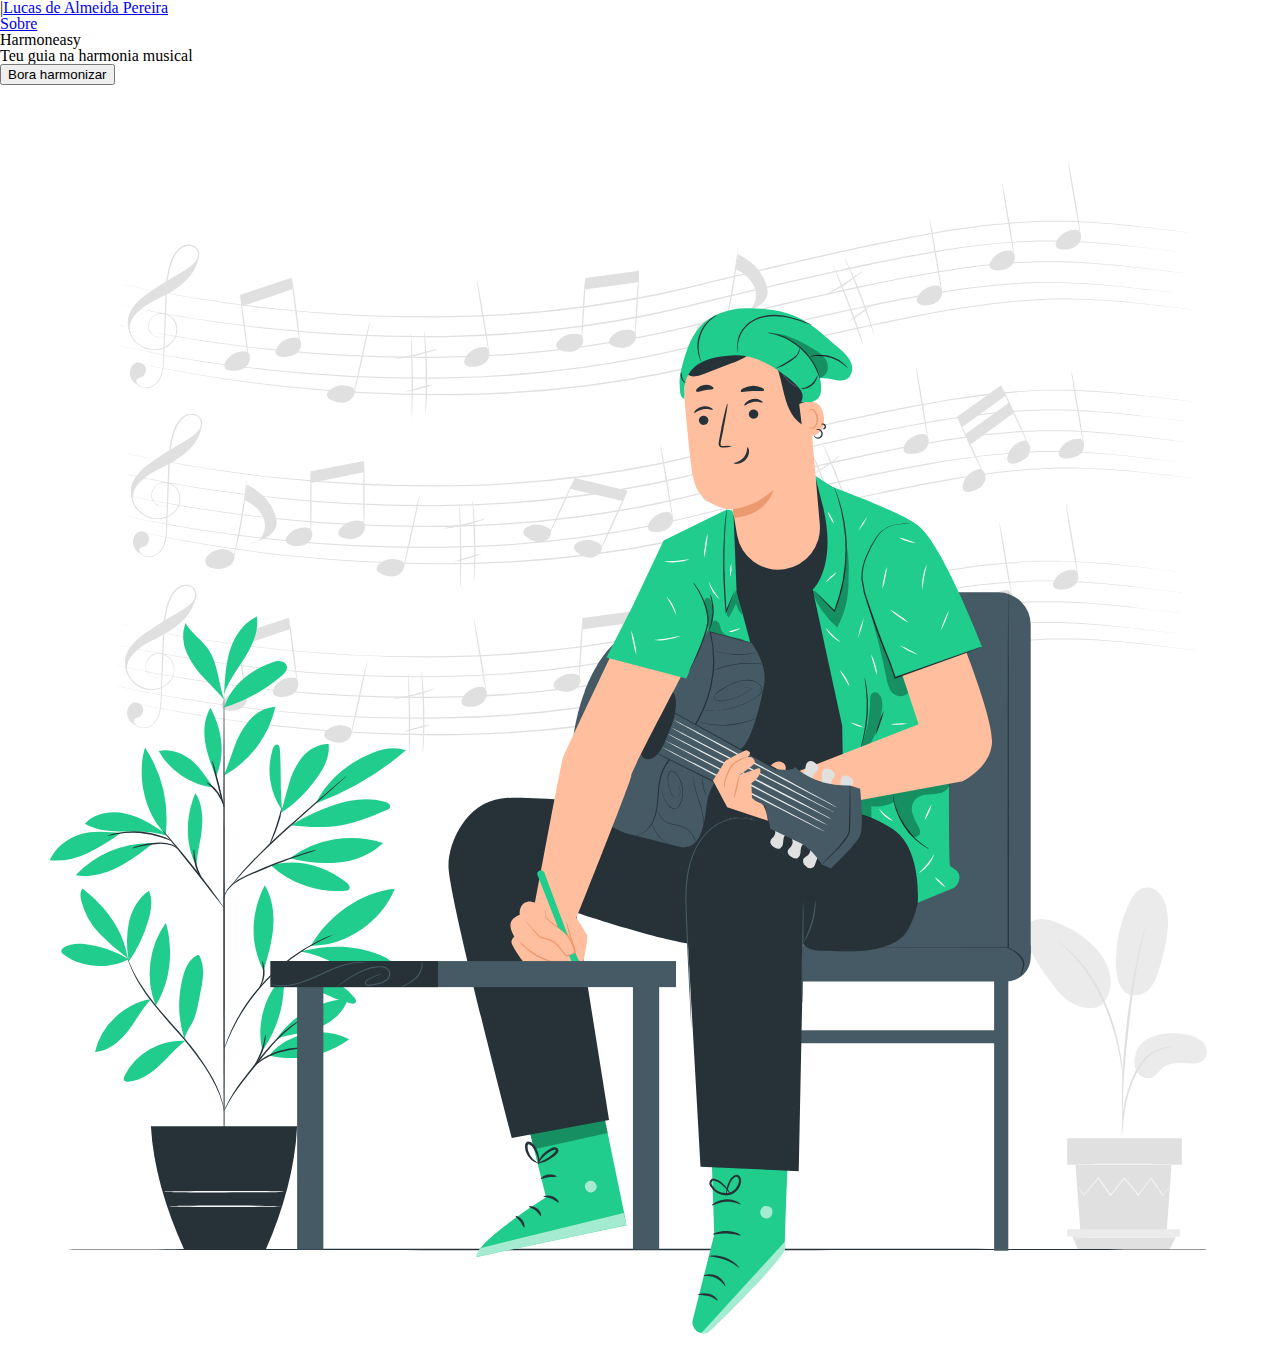
==== index.html @ 8c80af28 "@Luap95 Criação da pagina Home" ====
<!DOCTYPE html>
<html lang="pt-br">
<head>
    <meta charset="UTF-8">
    <meta http-equiv="X-UA-Compatible" content="IE=edge">
    <meta name="viewport" content="width=device-width, initial-scale=1.0">
    <title>Harmoneasy</title>
    <link rel="stylesheet" href="reset.css">
    <link rel="stylesheet" href="style.css">
</head>
<body>
    <header>
        <div class="cabecalho">
           <nav class="menu">
                <h2><stron>&#124;</stron><a href="sobre-mim.html">Lucas de Almeida Pereira</a></h2>
                <h2><a href="sobre-harmoneasy.html">Sobre</a></h2>
           </nav>
        </div>
    </header>
    <main>
        <div class="apresentacao">
            <h1>Harmoneasy</h1>
            <h3>Teu guia na harmonia musical</h3>
            <button>Bora harmonizar</button>
        </div>
        <div class="imagem-apresentacao">
            <img src="apresentacao.svg">
        </div>
    </main>
</body>
</html>
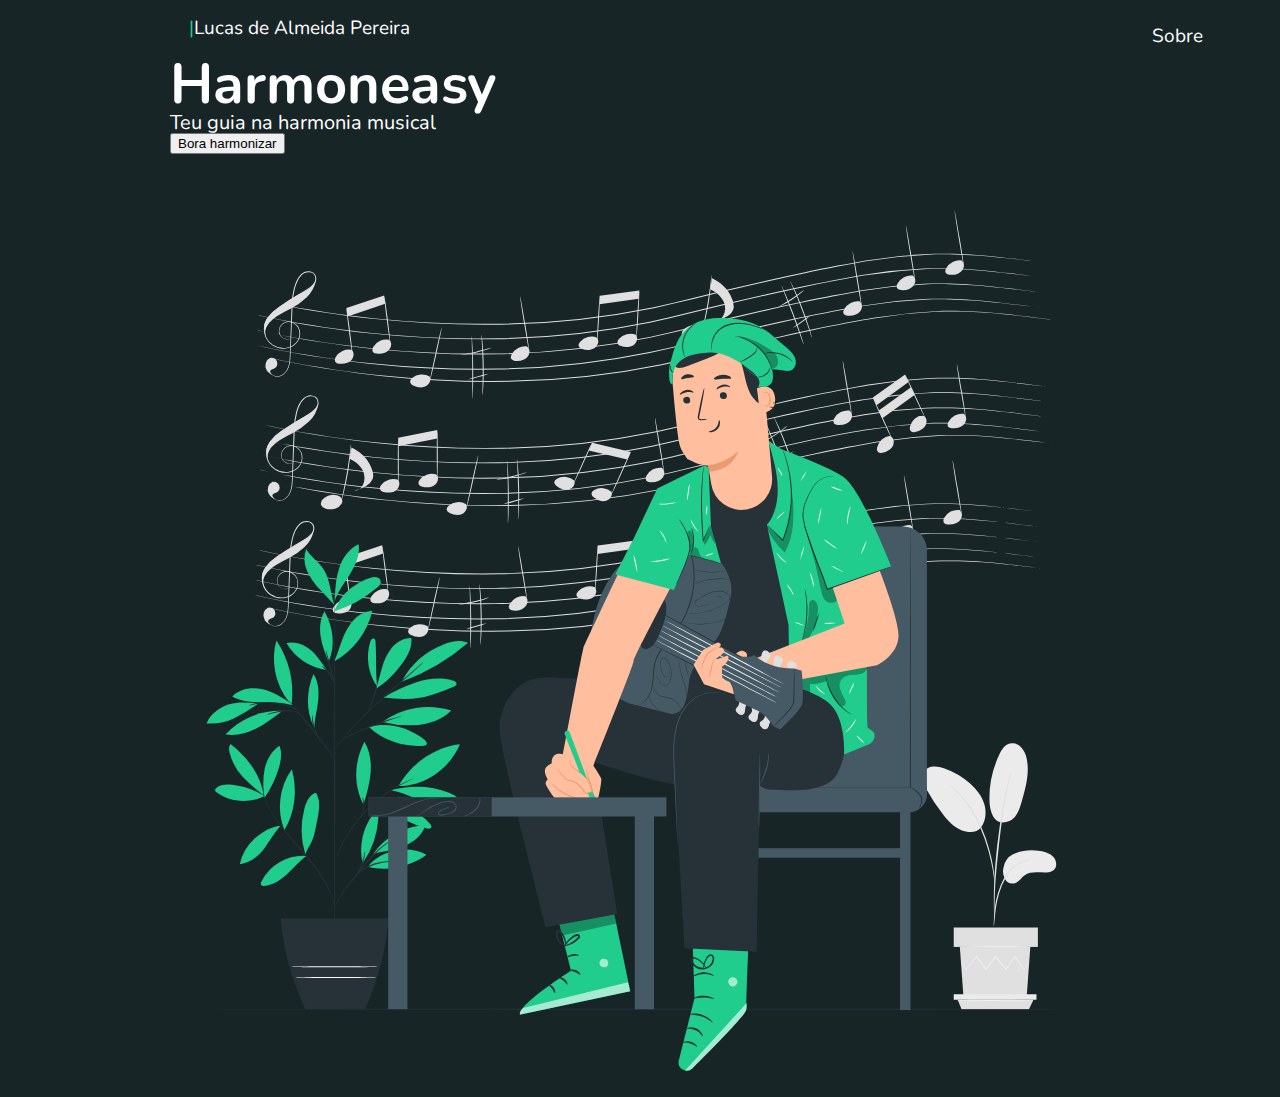
==== commit d83ec405: "@Luap95 Estilização do menu de navegação da pagina Home" ====
--- a/index.html
+++ b/index.html
@@ -7,13 +7,17 @@
     <title>Harmoneasy</title>
     <link rel="stylesheet" href="reset.css">
     <link rel="stylesheet" href="style.css">
+    <link rel="preconnect" href="https://fonts.googleapis.com">
+    <link rel="preconnect" href="https://fonts.gstatic.com" crossorigin>
+    <link href="https://fonts.googleapis.com/css2?family=Nunito:wght@400;800&display=swap" rel="stylesheet">
+
 </head>
 <body>
     <header>
         <div class="cabecalho">
            <nav class="menu">
-                <h2><stron>&#124;</stron><a href="sobre-mim.html">Lucas de Almeida Pereira</a></h2>
-                <h2><a href="sobre-harmoneasy.html">Sobre</a></h2>
+                <h2 class="sobre-mim"><strong>&#124;</strong><a href="sobre-mim.html">Lucas de Almeida Pereira</a></h2>
+                <h2 class="sobre-harmoneasy"><a href="sobre-harmoneasy.html">Sobre</a></h2>
            </nav>
         </div>
     </header>
@@ -21,7 +25,7 @@
         <div class="apresentacao">
             <h1>Harmoneasy</h1>
             <h3>Teu guia na harmonia musical</h3>
-            <button>Bora harmonizar</button>
+            <button class="btn-inicio">Bora harmonizar</button>
         </div>
         <div class="imagem-apresentacao">
             <img src="apresentacao.svg">
--- a/style.css
+++ b/style.css
@@ -0,0 +1,43 @@
+body {
+    background: #182527;
+    font-family: 'Nunito', sans-serif;
+    width: 940px;
+    margin: 0 auto;
+}
+
+h1 {
+    font-size: 56px;
+    color: #FFFFFF;
+    font-weight: bold;
+}
+h2 {
+    font-size: 19px;
+    color: #FFFFFF;
+}
+h2 a {
+    text-decoration: none;
+    color: #FFFFFF;
+}
+h3 {
+    font-size: 20px;
+    color: #FFFFFF;
+}
+strong {
+    color: #20CD8D;
+    margin: 0 0 0 0;
+}
+.menu {
+    margin: 2%;
+}
+.sobre-mim {
+    display: inline;
+}
+.sobre-harmoneasy {
+    display: block;
+    position: absolute;
+    top: 3%;
+    left: 90%;
+}
+.btn-inicio {
+
+}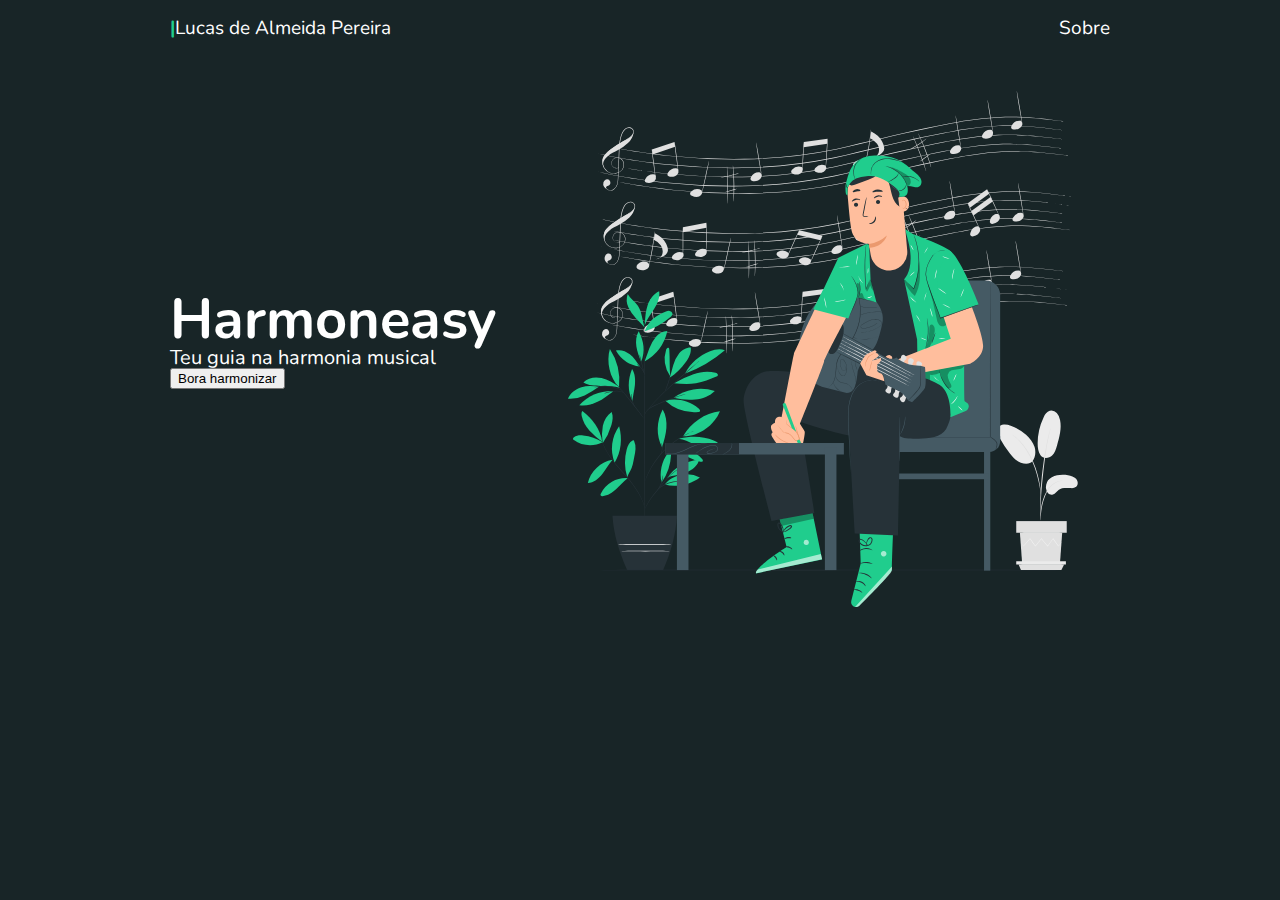
==== commit 87e3af9e: "@Luap95 aplicação de flex box no menu e na apresentação" ====
--- a/index.html
+++ b/index.html
@@ -21,7 +21,7 @@
            </nav>
         </div>
     </header>
-    <main>
+    <main class="container">
         <div class="apresentacao">
             <h1>Harmoneasy</h1>
             <h3>Teu guia na harmonia musical</h3>
--- a/style.css
+++ b/style.css
@@ -24,20 +24,22 @@
 }
 strong {
     color: #20CD8D;
-    margin: 0 0 0 0;
+    font-weight: bold;
 }
 .menu {
-    margin: 2%;
+    display: flex;
+    justify-content: space-between;
+    padding: 2% 0;
 }
-.sobre-mim {
-    display: inline;
+.container {
+    display: flex;
+    justify-content: space-between;
 }
-.sobre-harmoneasy {
-    display: block;
-    position: absolute;
-    top: 3%;
-    left: 90%;
+
+.apresentacao {
+    margin: 2em 0;
+    align-self: center;
 }
-.btn-inicio {
-
-}+.imagem-apresentacao {
+    width: 60%;
+}
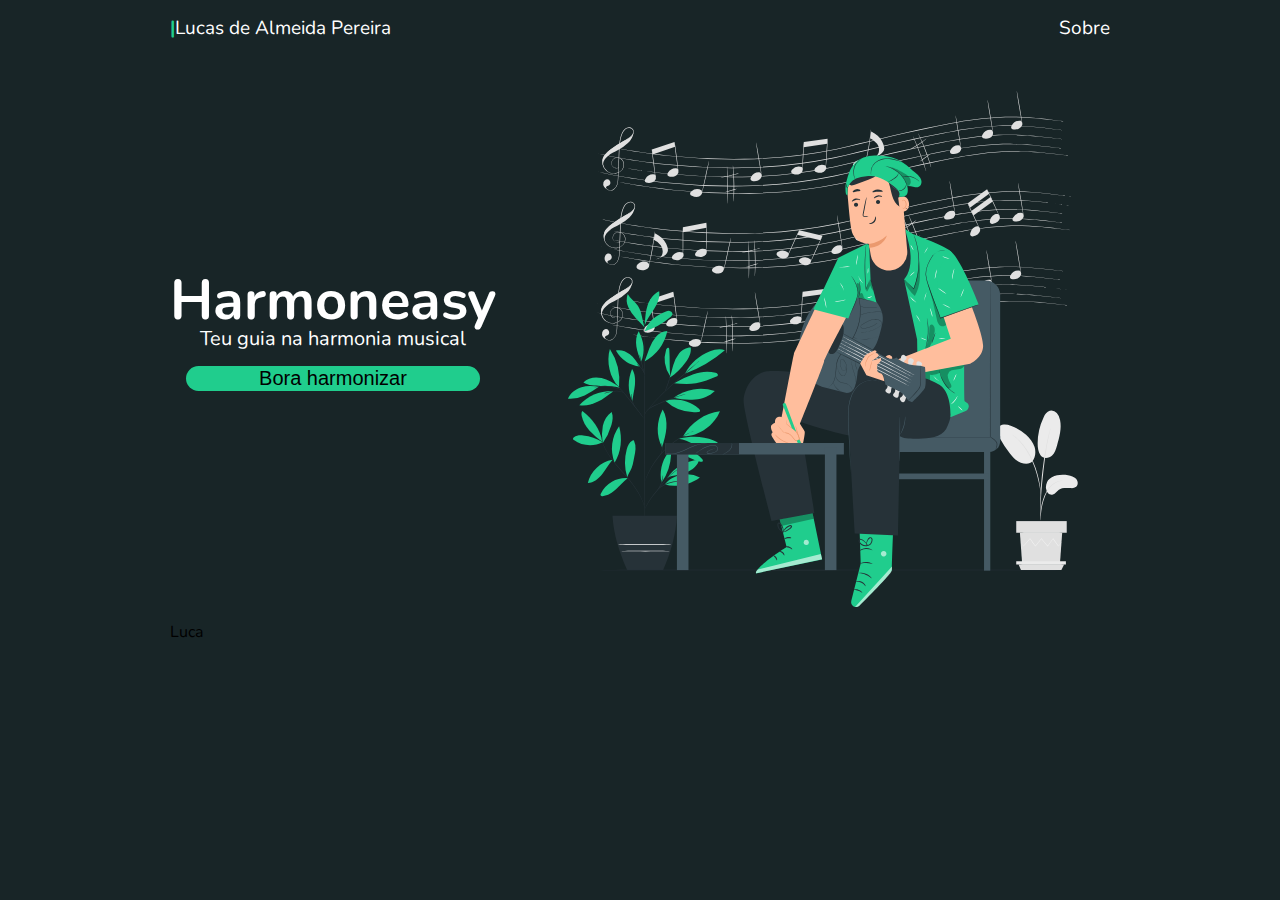
==== commit 734fbfa6: "@Luap95 Estilização do button da pagina de apresentação" ====
--- a/index.html
+++ b/index.html
@@ -1,35 +1,38 @@
-<!DOCTYPE html>
-<html lang="pt-br">
-<head>
-    <meta charset="UTF-8">
-    <meta http-equiv="X-UA-Compatible" content="IE=edge">
-    <meta name="viewport" content="width=device-width, initial-scale=1.0">
-    <title>Harmoneasy</title>
-    <link rel="stylesheet" href="reset.css">
-    <link rel="stylesheet" href="style.css">
-    <link rel="preconnect" href="https://fonts.googleapis.com">
-    <link rel="preconnect" href="https://fonts.gstatic.com" crossorigin>
-    <link href="https://fonts.googleapis.com/css2?family=Nunito:wght@400;800&display=swap" rel="stylesheet">
-
-</head>
-<body>
-    <header>
-        <div class="cabecalho">
-           <nav class="menu">
-                <h2 class="sobre-mim"><strong>&#124;</strong><a href="sobre-mim.html">Lucas de Almeida Pereira</a></h2>
-                <h2 class="sobre-harmoneasy"><a href="sobre-harmoneasy.html">Sobre</a></h2>
-           </nav>
-        </div>
-    </header>
-    <main class="container">
-        <div class="apresentacao">
-            <h1>Harmoneasy</h1>
-            <h3>Teu guia na harmonia musical</h3>
-            <button class="btn-inicio">Bora harmonizar</button>
-        </div>
-        <div class="imagem-apresentacao">
-            <img src="apresentacao.svg">
-        </div>
-    </main>
-</body>
+<!DOCTYPE html>
+<html lang="pt-br">
+<head>
+    <meta charset="UTF-8">
+    <meta http-equiv="X-UA-Compatible" content="IE=edge">
+    <meta name="viewport" content="width=device-width, initial-scale=1.0">
+    <title>Harmoneasy</title>
+    <link rel="stylesheet" href="reset.css">
+    <link rel="stylesheet" href="style.css">
+    <link rel="preconnect" href="https://fonts.googleapis.com">
+    <link rel="preconnect" href="https://fonts.gstatic.com" crossorigin>
+    <link href="https://fonts.googleapis.com/css2?family=Nunito:wght@400;800&display=swap" rel="stylesheet">
+
+</head>
+<body>
+    <header>
+        <div class="cabecalho">
+           <nav class="menu">
+                <h2 class="sobre-mim"><strong>&#124;</strong><a href="sobre-mim.html">Lucas de Almeida Pereira</a></h2>
+                <h2 class="sobre-harmoneasy"><a href="sobre-harmoneasy.html">Sobre</a></h2>
+           </nav>
+        </div>
+    </header>
+    <main class="container">
+        <div class="apresentacao">
+            <h1>Harmoneasy</h1>
+            <h3>Teu guia na harmonia musical</h3>
+            <button class="btn-inicio">Bora harmonizar</button>
+        </div>
+        <div class="imagem-apresentacao">
+            <img src="apresentacao.svg">
+        </div>
+    </main>
+    <footer>
+        <a>Luca</a>
+    </footer>
+</body>
 </html>--- a/style.css
+++ b/style.css
@@ -1,45 +1,56 @@
-body {
-    background: #182527;
-    font-family: 'Nunito', sans-serif;
-    width: 940px;
-    margin: 0 auto;
-}
-
-h1 {
-    font-size: 56px;
-    color: #FFFFFF;
-    font-weight: bold;
-}
-h2 {
-    font-size: 19px;
-    color: #FFFFFF;
-}
-h2 a {
-    text-decoration: none;
-    color: #FFFFFF;
-}
-h3 {
-    font-size: 20px;
-    color: #FFFFFF;
-}
-strong {
-    color: #20CD8D;
-    font-weight: bold;
-}
-.menu {
-    display: flex;
-    justify-content: space-between;
-    padding: 2% 0;
-}
-.container {
-    display: flex;
-    justify-content: space-between;
-}
-
-.apresentacao {
-    margin: 2em 0;
-    align-self: center;
-}
-.imagem-apresentacao {
-    width: 60%;
-}
+body {
+    background: #182527;
+    font-family: 'Nunito', sans-serif;
+    width: 940px;
+    margin: 0 auto;
+}
+
+h1 {
+    font-size: 56px;
+    color: #FFFFFF;
+    font-weight: bold;
+}
+h2 {
+    font-size: 19px;
+    color: #FFFFFF;
+}
+h2 a {
+    text-decoration: none;
+    color: #FFFFFF;
+}
+h3 {
+    font-size: 20px;
+    color: #FFFFFF;
+}
+strong {
+    color: #20CD8D;
+    font-weight: bold;
+}
+.menu {
+    display: flex;
+    justify-content: space-between;
+    padding: 2% 0;
+}
+.container {
+    display: flex;
+    justify-content: space-between;
+}
+
+.apresentacao {
+    display: flex;
+    flex-direction: column;
+    align-self: center;
+    text-align: center;
+}
+.btn-inicio {
+    background-color: #20CD8D;
+    border-style: none;
+    border-radius: 30px;
+    width: 90%;
+    align-self: center;
+    font-size: 20px;
+    margin: 5% 0;
+}
+.imagem-apresentacao {
+    width: 60%;
+}
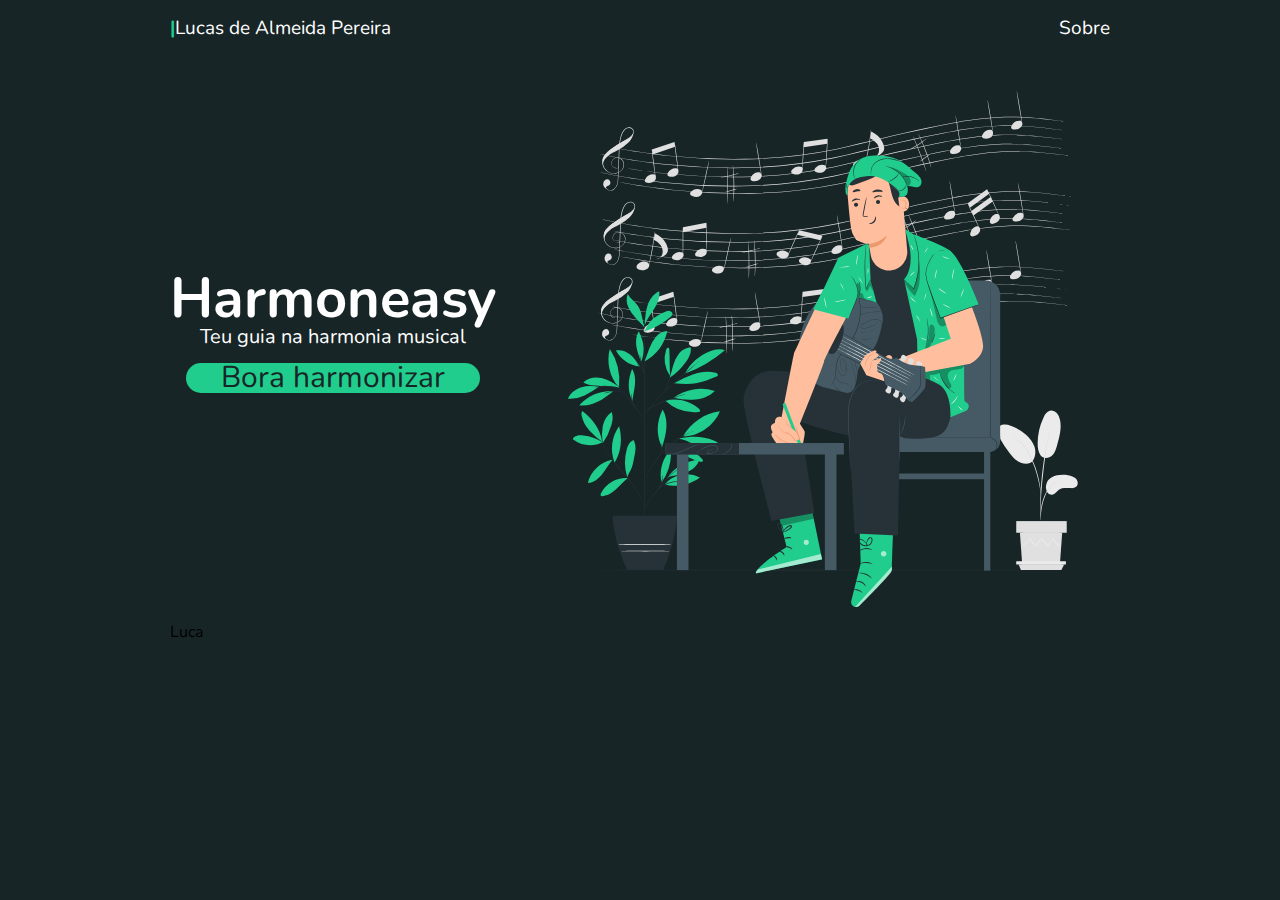
==== commit 9048e76b: "@Luap95 aplicando hover no button da pagina de apresentação" ====
--- a/index.html
+++ b/index.html
@@ -25,7 +25,7 @@
         <div class="apresentacao">
             <h1>Harmoneasy</h1>
             <h3>Teu guia na harmonia musical</h3>
-            <button class="btn-inicio">Bora harmonizar</button>
+            <a class="btn-inicio" href="gera-harmonia.html">Bora harmonizar</a>
         </div>
         <div class="imagem-apresentacao">
             <img src="apresentacao.svg">
--- a/style.css
+++ b/style.css
@@ -48,8 +48,16 @@
     border-radius: 30px;
     width: 90%;
     align-self: center;
-    font-size: 20px;
+    font-size: 30px;
     margin: 5% 0;
+    text-decoration: none;
+    color: #182527;
+    transition: 90ms all;
+    cursor: pointer;
+}
+.btn-inicio:hover{
+    background-color: #129464;
+    transform: scale(1.2,1.2);
 }
 .imagem-apresentacao {
     width: 60%;
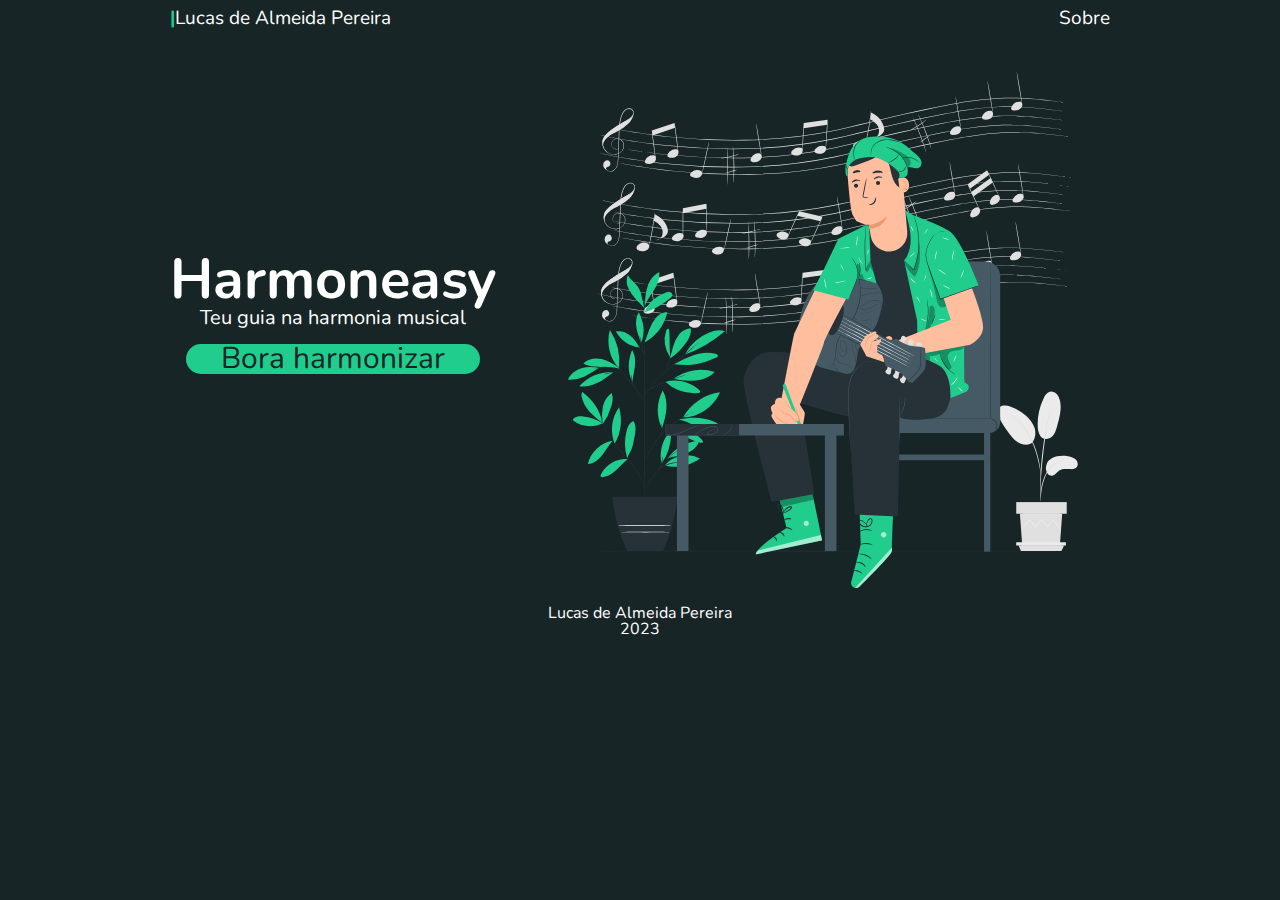
==== commit 9d43228e: "@Luap95 aplicando hover no menu e rodape" ====
--- a/index.html
+++ b/index.html
@@ -32,7 +32,8 @@
         </div>
     </main>
     <footer>
-        <a>Luca</a>
+        <a href="sobre-mim.html" class="rodape">Lucas de Almeida Pereira</a>
+        <p class="ano-rodape">2023</p>
     </footer>
 </body>
 </html>--- a/style.css
+++ b/style.css
@@ -29,7 +29,10 @@
 .menu {
     display: flex;
     justify-content: space-between;
-    padding: 2% 0;
+    padding: 1% 0;
+}
+.sobre-mim:hover, .sobre-harmoneasy:hover, .rodape:hover {
+    text-decoration: underline;
 }
 .container {
     display: flex;
@@ -62,3 +65,10 @@
 .imagem-apresentacao {
     width: 60%;
 }
+footer {
+    text-align: center;
+}
+.rodape, .ano-rodape {
+    text-decoration: none;
+    color: #FFFFFF;
+}